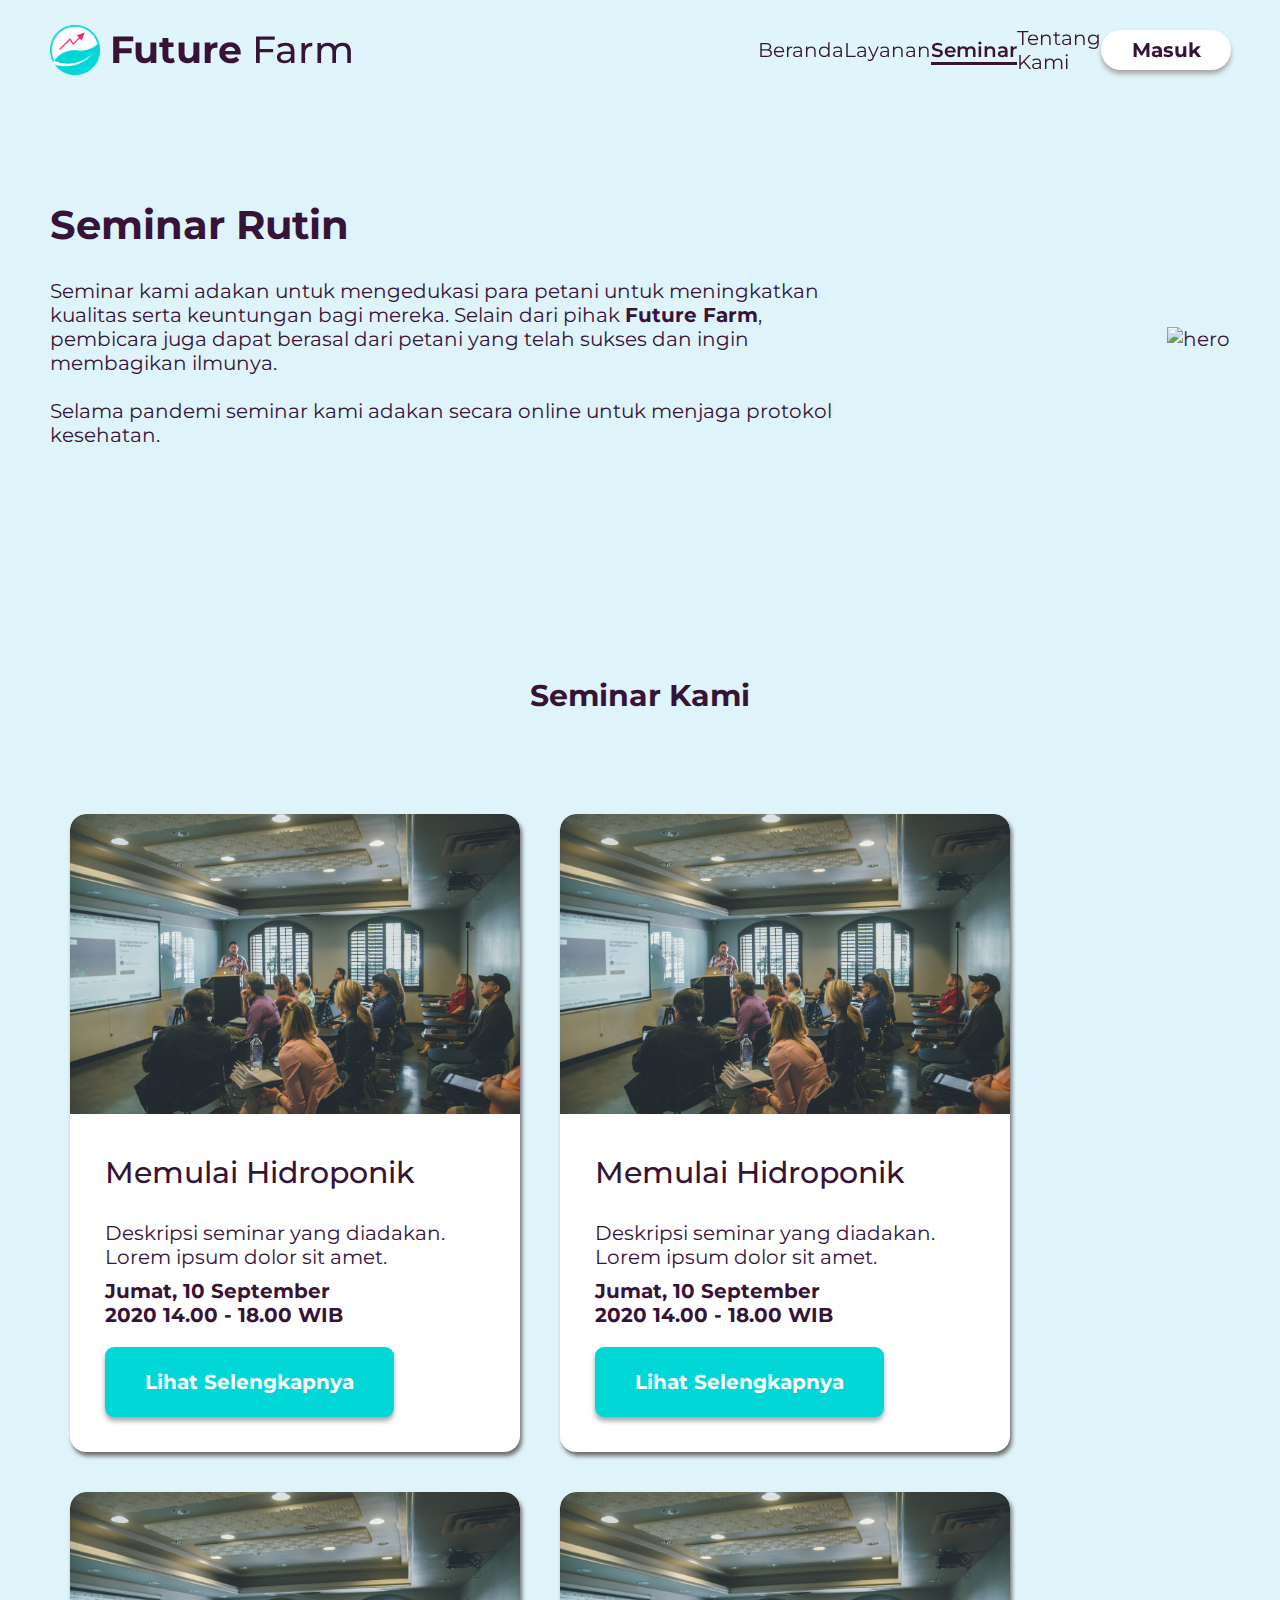
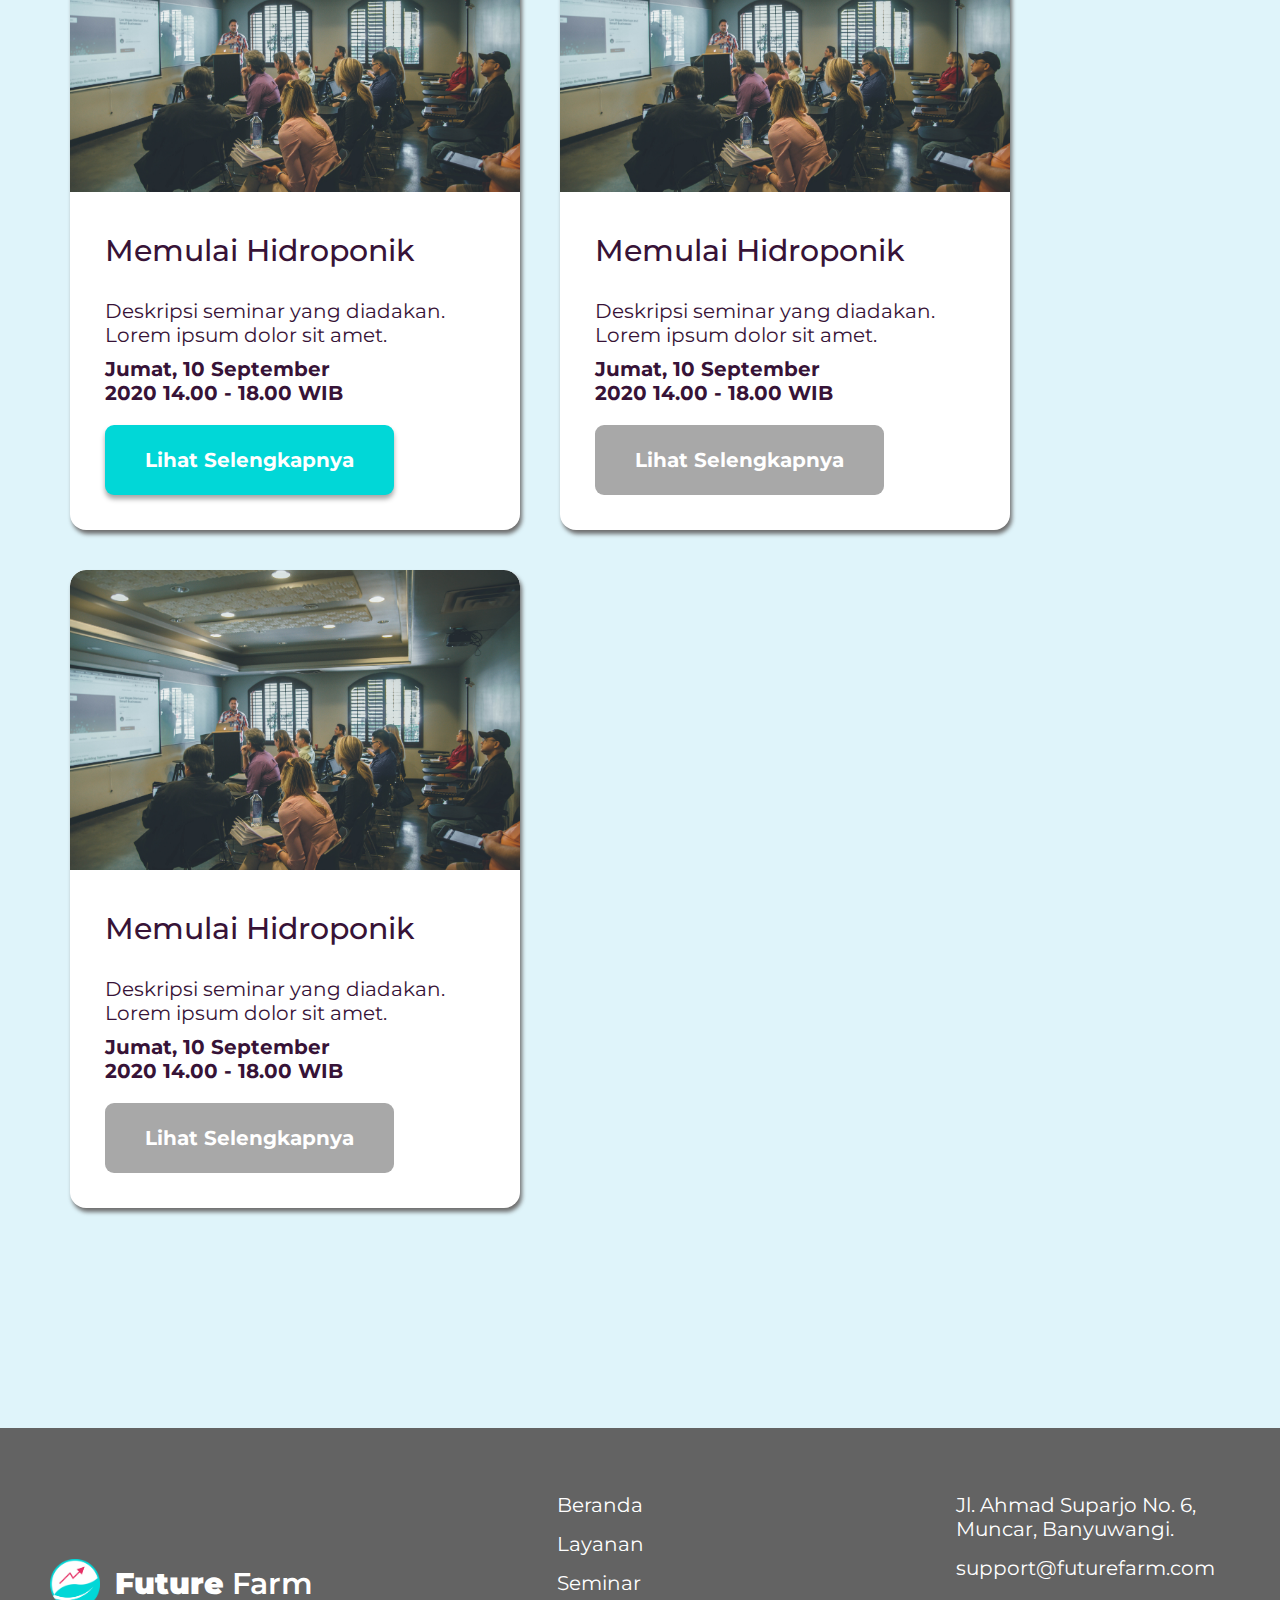
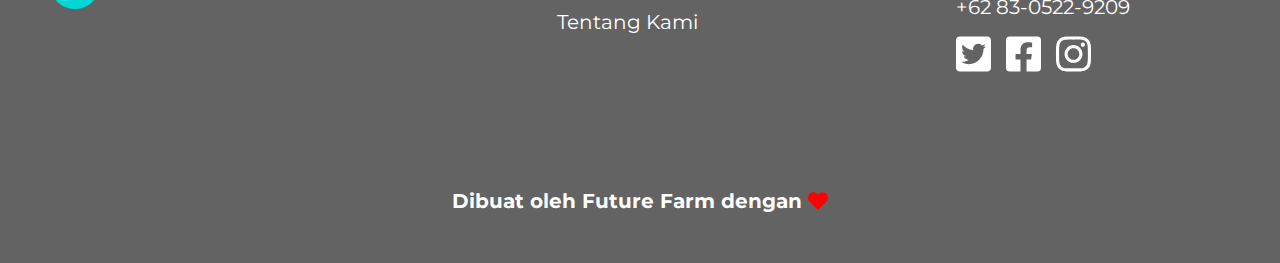
==== seminar.html @ cb60d7c1 "add some stuff" ====
<!DOCTYPE html>
<html lang="en">
<head>
    <meta charset="UTF-8">
    <meta name="viewport" content="width=device-width, initial-scale=1.0">
    <link href="https://fonts.googleapis.com/css2?family=Montserrat:ital,wght@0,100;0,200;0,300;0,400;0,500;0,600;0,700;1,100;1,300;1,400;1,500&display=swap" rel="stylesheet">
    <link rel="stylesheet" href="style/font-awesome/all.min.css">
    <link rel="stylesheet" href="style/style.css">
    <title>Future Farm | Seminar</title>
</head>
<body>
    <nav class="navbar flex justify-content-space-between align-items-center">
        <div class="nav-brand flex align-items-center">
            <img class="brand-logo" src="img/logo/logo.png" alt="ff-logo">
            <span class="brand-text"><strong>Future</strong> Farm</span>
        </div>
        <ul class="nav-links flex justify-content-space-between align-items-center">
            <li><a href="index.html">Beranda</a></li>
            <li><a href="layanan.html">Layanan</a></li>
            <li><a class="active" href="seminar.html">Seminar</a></li>
            <li><a href="tentang-kami.html">Tentang Kami</a></li>
            <li><a class="btn btn-round bg-white text-base" href="#">Masuk</a></li>
        </ul>
    </nav>
    <section id="hero" class="section flex flex-wrap justify-content-space-between align-items-center" style="margin-bottom: 200px;">
        <div class="description">
            <h1 class="text-base">Seminar Rutin</h1>
            <p class="text-base" style="margin-top: 30px; margin-bottom: 30px;">Seminar kami adakan untuk mengedukasi para petani untuk meningkatkan kualitas serta keuntungan bagi mereka. Selain dari pihak <strong>Future Farm</strong>, pembicara juga dapat berasal dari petani yang telah sukses dan ingin membagikan ilmunya. <br><br>Selama pandemi seminar kami adakan secara online untuk menjaga protokol kesehatan.</p>
        </div>
        <div class="hero-picture">
            <img src="img/seminar.png" alt="hero">
        </div>

        <div class="divider"></div>

        <h3 class="text-base text-center" style="width: 100%; font-size: 30px;padding: 50px; padding-top: 200px; margin-bottom: 30px;">Seminar Kami</h3>

        <div class="flex flex-wrap align-items-left" style="margin: auto;">
            <div class="card flex-direction-column align-items-left align-content-space-between" style="width: 450px; margin: 20px;">
                <div class="card-cap">
                    <img src="img/seminar-cover.jpg" alt="cover-seminar" style="max-width: 100%;">
                </div>
                <div class="card-body">
                    <div class="card-title text-base">Memulai Hidroponik</div>
                    <p class="card-text">Deskripsi seminar yang diadakan. Lorem ipsum dolor sit amet.</p>
                    <p class="card-event"><strong>Jumat, 10 September 2020 14.00 - 18.00 WIB</strong></p>
                    <a href="detail-seminar.html" class="btn btn-large bg-primary text-white">Lihat Selengkapnya</a>
                </div>
            </div>
            <div class="card flex-direction-column align-items-left" style="width: 450px; margin: 20px;">
                <div class="card-cap">
                    <img src="img/seminar-cover.jpg" alt="cover-seminar" style="max-width: 100%;">
                </div>
                <div class="card-body">
                    <div class="card-title text-base">Memulai Hidroponik</div>
                    <p class="card-text">Deskripsi seminar yang diadakan. Lorem ipsum dolor sit amet.</p>
                    <p class="card-event"><strong>Jumat, 10 September 2020 14.00 - 18.00 WIB</strong></p>
                    <a href="detail-seminar.html" class="btn btn-large bg-primary text-white">Lihat Selengkapnya</a>
                </div>
            </div>
            <div class="card flex-direction-column align-items-left" style="width: 450px; margin: 20px;">
                <div class="card-cap">
                    <img src="img/seminar-cover.jpg" alt="cover-seminar" style="max-width: 100%;">
                </div>
                <div class="card-body">
                    <div class="card-title text-base">Memulai Hidroponik</div>
                    <p class="card-text">Deskripsi seminar yang diadakan. Lorem ipsum dolor sit amet.</p>
                    <p class="card-event"><strong>Jumat, 10 September 2020 14.00 - 18.00 WIB</strong></p>
                    <a href="detail-seminar.html" class="btn btn-large bg-primary text-white">Lihat Selengkapnya</a>
                </div>
            </div>
            <div class="card flex-direction-column align-items-left" style="width: 450px; margin: 20px;">
                <div class="card-cap">
                    <img src="img/seminar-cover.jpg" alt="cover-seminar" style="max-width: 100%;">
                </div>
                <div class="card-body">
                    <div class="card-title text-base">Memulai Hidroponik</div>
                    <p class="card-text">Deskripsi seminar yang diadakan. Lorem ipsum dolor sit amet.</p>
                    <p class="card-event"><strong>Jumat, 10 September 2020 14.00 - 18.00 WIB</strong></p>
                    <a href="detail-seminar.html" class="btn btn-large bg-primary text-white disabled">Lihat Selengkapnya</a>
                </div>
            </div>
            <div class="card flex-direction-column align-items-left" style="width: 450px; margin: 20px;">
                <div class="card-cap">
                    <img src="img/seminar-cover.jpg" alt="cover-seminar" style="max-width: 100%;">
                </div>
                <div class="card-body">
                    <div class="card-title text-base">Memulai Hidroponik</div>
                    <p class="card-text">Deskripsi seminar yang diadakan. Lorem ipsum dolor sit amet.</p>
                    <p class="card-event"><strong>Jumat, 10 September 2020 14.00 - 18.00 WIB</strong></p>
                    <a href="detail-seminar.html" class="btn btn-large bg-primary text-white disabled">Lihat Selengkapnya</a>
                </div>
            </div>
        </div>
    </section>
    <footer class="flex flex-wrap align-self-flex-start justify-content-space-between">
        <div class="footer-logo flex align-items-center text-white">
            <img class="footer-brand-logo" src="img/logo/logo.png" alt="ff-logo">
            <span class="footer-brand-text"><strong>Future</strong> Farm</span>
        </div>
        <ul>
            <li><a class="text-white" href="#">Beranda</a></li>
            <li><a class="text-white" href="#">Layanan</a></li>
            <li><a class="text-white" href="#">Seminar</a></li>
            <li><a class="text-white" href="#">Tentang Kami</a></li>
        </ul>
        <ul class="text-white">
            <li>Jl. Ahmad Suparjo No. 6, <br> Muncar, Banyuwangi.</li>
            <li>support@futurefarm.com</li>
            <li>+62 83-0522-9209</li>
            <li>
                <span class="fab fa-twitter-square fa-2x" style="margin-right: 10px;"></span>
                <span class="fab fa-facebook-square fa-2x" style="margin-right: 10px;"></span>
                <span class="fab fa-instagram fa-2x"></span>
            </li>
        </ul>
        <div class="text-center text-white" style="width: 100%; padding-top: 100px;">
            <strong>Dibuat oleh Future Farm dengan <span class="fa fa-heart" style="color: red;"></span></strong>
        </div>
    </footer>
    <script src="style/font-awesome/all.min.js"></script>
    <script src="style/style.js"></script>
</body>
</html>
---- style/style.css ----
* {
    margin: 0;
    padding: 0;
}

body {
    background-color: #DFF4FA;
    font-family: 'Montserrat', sans-serif;
    font-size: 20px;
    color: #371337;
}

a {
    text-decoration: none;
}

/* component colors start*/
.text-base {
    color: #371337;
}

.text-primary {
    color: #01D7D7;
}

.text-danger {
    color: #E62E64;
}

.text-warning {
    color: #FFC564;
}

.text-white {
    color: white;
}

.bg-base {
    color: #371337;
}

.bg-white {
    background-color: white;
}

.bg-primary {
    background-color: #01D7D7;
}

.bg-warning {
    background-color: #FFC564;
}

.bg-danger {
    background-color: #E62E64;
}

.bg-form {
    background-color: #E0E0E0;
}
/* End text colors */

.flex {
    display: flex;
}

.flex-wrap {
    flex-wrap: wrap;
}

.justify-content-center {
    justify-content: center;
}

.justify-content-space-between {
    justify-content: space-between;
}

.justify-content-space-around {
    justify-content: space-around;
}

.justify-content-space-evenly {
    justify-content: space-evenly;
}

.align-items-center {
    align-items: center;
}

.align-self-flex-start {
    align-self: flex-start;
}

.align-content-center {
    align-content: center;
}

.align-content-space-around {
    align-content: space-around;
}

.align-content-space-between {
    align-content: space-between;
}

.flex-direction-column {
    flex-direction: column;
}

.flex-direction-row {
    flex-direction: row;
}

.text-center {
    text-align: center;
}

.text-left {
    text-align: left;
}

.text-right {
    text-align: right;
}

.divider {
    width: 100%;
}

.divider-line {
    width: 100%;
    height: 1px;
    margin: 30px 0px 30px 0px;
    background-color: grey;
}

.btn {
    display: flex;
    width: 130px;
    height: 40px;
    font-weight: 700;
    justify-content: center;
    align-items: center;
    box-shadow: 0px 4px 5px 0px rgb(168, 168, 168);
    border-radius: 9px;
    transition: .3s ease;
}

.btn:hover {
    transform: translateY(-5px);
    box-shadow: 0px 7px 10px 0px rgb(168, 168, 168);
}

.btn.disabled {
    box-shadow: none;
    background-color: rgb(168, 168, 168);
}

.btn.disabled:hover {
    transform: none;
    box-shadow: none;
}

.btn-round {
    border-radius: 25px;
    box-sizing: border-box;
}

.btn-large {
    width: max-content;
    height: 70px;
    padding: 0px 40px 0px 40px;
}

.btn-form {
    width: 650px;
    height: 78px;
}

.navbar {
    background-color: #dff4fae5;
    padding-left: 50px;
    padding-right: 50px;
    height: 100px;
    position: sticky;
    left: 0;
    right: 0;
    top: 0;
    backdrop-filter: blur(15px);
    -webkit-backdrop-filter: blur(15px);
}

.navbar.shadow {
    box-shadow: 1px 0px 4px 0px rgb(110, 110, 110);
}

.navbar .brand-logo {
    max-width: 50px;
    margin-right: 10px;
}

.navbar .brand-text {
    color: #371337;
    font-size: 38px;
    font-weight: 500;
}

.navbar ul {
    width: 40%;
    list-style: none;
}

.navbar ul a {
    color: #371337;
}

.navbar ul a:hover {
    border-bottom: 1px solid #371337;
}

.navbar ul a.btn:hover{
    border: none;
}

.navbar ul a.active {
    font-weight: 600;
    border-bottom: 3px solid #371337;
}

.section {
    margin-top: 100px;
    padding-left: 50px;
    padding-right: 50px;
}

.description {
    max-width: 800px;
}

.hero-picture img{
    max-width: 700px;
}

.feature-items {
    width: 600px;
    margin: 15px;
    margin-bottom: 80px;
}

.feature-icon {
    width: 80px;
    height: 80px;
    border-radius: 50%;
    margin-bottom: 25px;
}

.feature-title {
    font-weight: 600;
}

.card {
    display: flex;
    background-color: white;
    width: 350px;
    padding: 0px;
    overflow: hidden;
    border-radius: 16px;
    box-shadow: 2px 4px 4px 0px rgb(110, 110, 110);
    box-sizing: border-box;
}

.card .card-cap {
    border-radius: 16px 16px 0px 0px;
    margin: 0px;
    overflow: hidden;
}

.card-body {
    padding: 35px;
}

.card .card-title {
    font-size: 30px;
    font-weight: 500;
    padding-bottom: 30px;
}

.card .card-content {
    font-size: 28px;

}

.card .card-text {
    margin-bottom: 10px;
}

.card .card-event {
    display: block;
    max-width: 250px;
    margin-bottom: 20px;
}

footer {
    background-color: rgb(99, 99, 99);
    padding: 50px;
}

footer .footer-brand-logo {
    max-width: 50px;
    margin-right: 15px;
}

footer .footer-brand-text {
    font-size: 30px;
    font-weight: 600;
}

footer ul {
    list-style-type: none;
}

footer ul li {
    margin: 15px;
}

.form {
    height: 750px;
    width: 650px;
    border-radius: 20px;
    margin-bottom: 150px;
}

.label-form {
    font-size: 15px;
    font-weight: 600;
    padding-bottom: 10px;
}

.form-box {
    width: 580px;
    height: 78px;
    margin-bottom: 30px;
    border: none;
    border-radius: 10px;
}

.text-form {
    font-size: 25px;
    font-weight: 200;
    padding-left: 30px;
    padding-right: 30px;
}

.seminar-cover {
    margin-right: 30px;
}

.seminar-description {
    width: 100%;
    padding: 30px;
    border-radius: 16px;
}

.seminar-description div {
    margin-bottom: 50px;
}

.seminar-description div p {
    margin: 20px 0px 20px 0px;
}

.seminar-description div ol {
    margin-left: 30px;
}

.seminar-description div ol li {
    margin: 10px 0px 10px 0px;
}

/* Modal */
.modal {
    position: fixed;
    background-color: rgba(0, 0, 0, 0.507);
}

.modal .open {
    top: 0;
    left: 0;
    bottom: 0;
    right: 0;
}
/* End Modal */
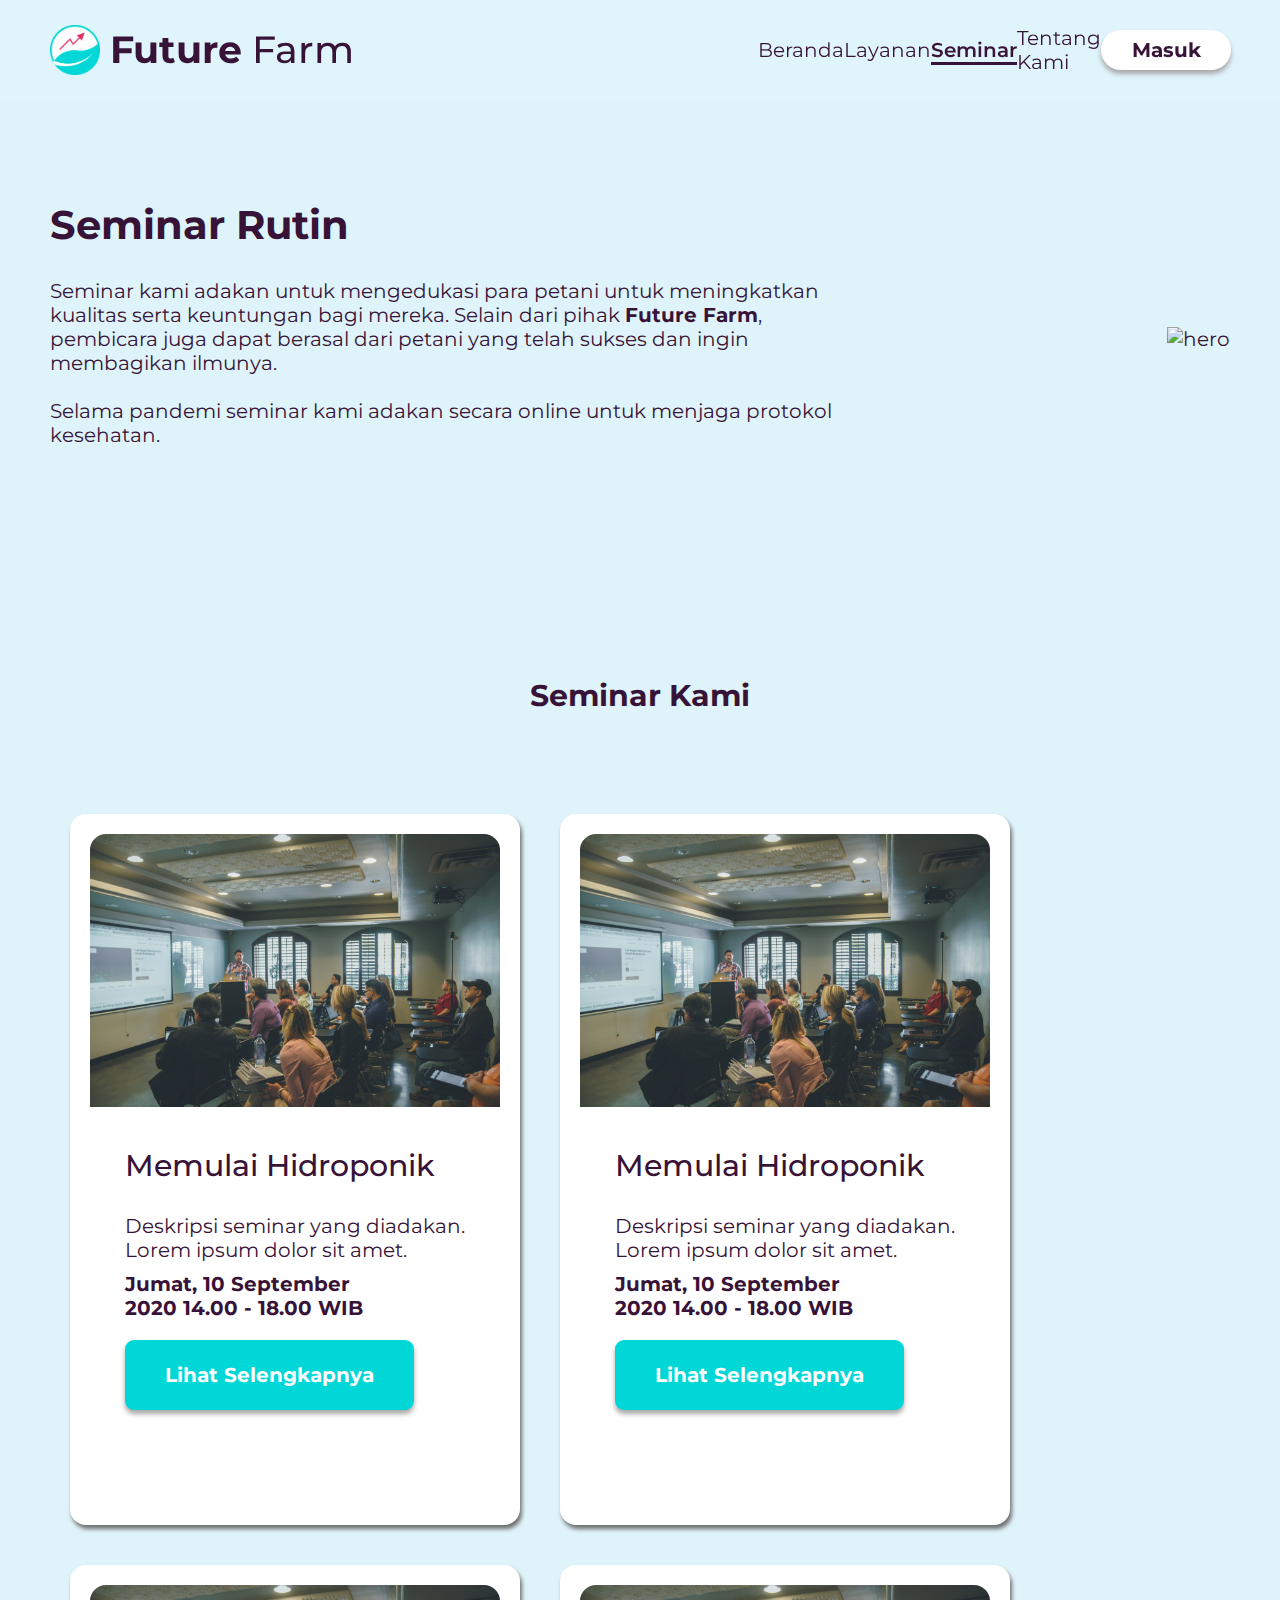
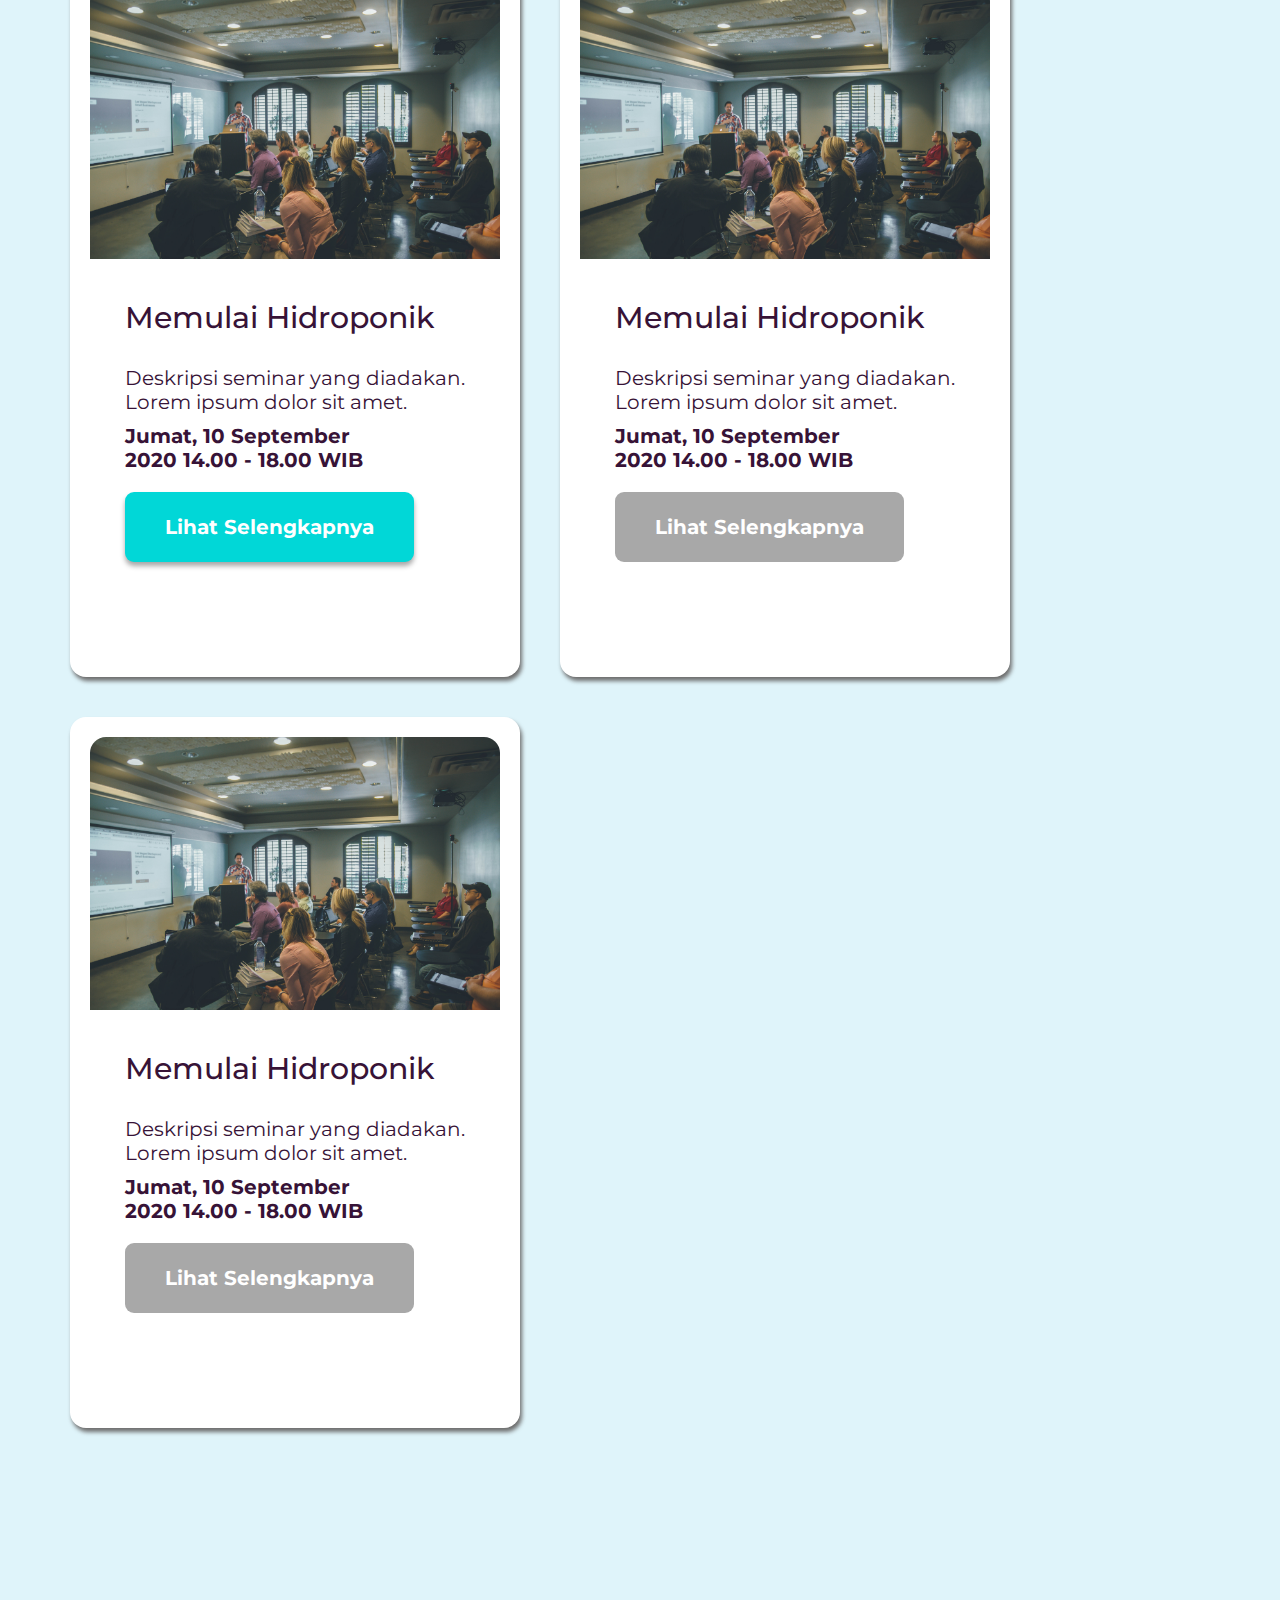
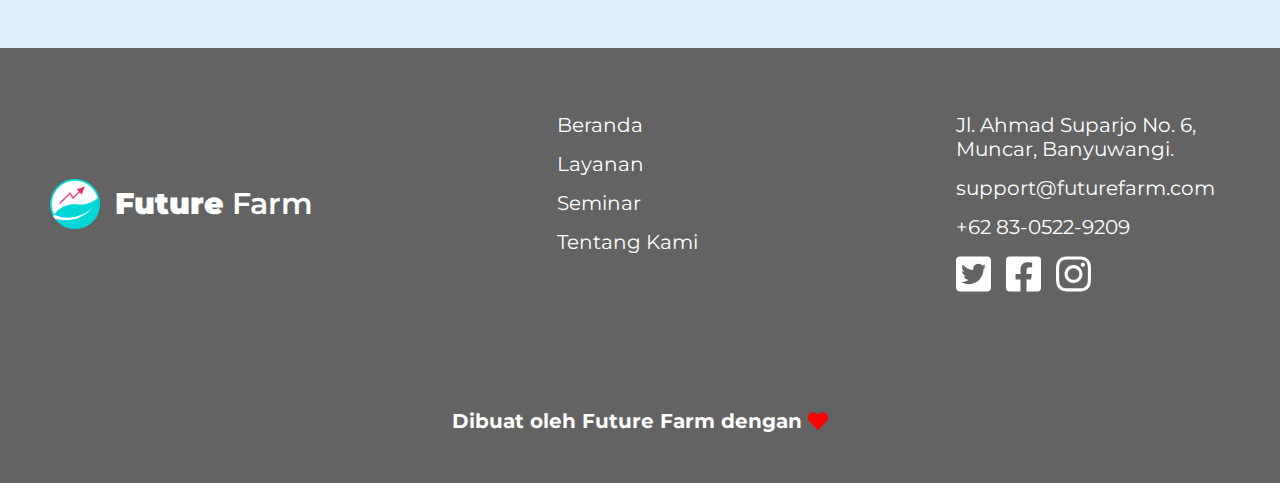
==== commit 7a4d3eeb: "Merge branch 'master' of https://github.com/handikacatur/Pweb-Kelompok1" ====
--- a/seminar.html
+++ b/seminar.html
@@ -19,7 +19,7 @@
             <li><a href="layanan.html">Layanan</a></li>
             <li><a class="active" href="seminar.html">Seminar</a></li>
             <li><a href="tentang-kami.html">Tentang Kami</a></li>
-            <li><a class="btn btn-round bg-white text-base" href="#">Masuk</a></li>
+            <li><a class="btn btn-round bg-white text-base" href="sign-in.html">Masuk</a></li>
         </ul>
     </nav>
     <section id="hero" class="section flex flex-wrap justify-content-space-between align-items-center" style="margin-bottom: 200px;">
@@ -99,9 +99,9 @@
             <span class="footer-brand-text"><strong>Future</strong> Farm</span>
         </div>
         <ul>
-            <li><a class="text-white" href="#">Beranda</a></li>
-            <li><a class="text-white" href="#">Layanan</a></li>
-            <li><a class="text-white" href="#">Seminar</a></li>
+            <li><a class="text-white" href="index.html">Beranda</a></li>
+            <li><a class="text-white" href="layanan.html">Layanan</a></li>
+            <li><a class="text-white" href="seminar.html">Seminar</a></li>
             <li><a class="text-white" href="#">Tentang Kami</a></li>
         </ul>
         <ul class="text-white">
--- a/style/style.css
+++ b/style/style.css
@@ -262,9 +262,10 @@
 .card {
     display: flex;
     background-color: white;
-    width: 350px;
-    padding: 0px;
-    overflow: hidden;
+    /* width: 350px; */
+    margin: 50px;
+    padding: 20px;
+    padding-bottom: 80px;
     border-radius: 16px;
     box-shadow: 2px 4px 4px 0px rgb(110, 110, 110);
     box-sizing: border-box;
@@ -324,28 +325,33 @@
     margin: 15px;
 }
 
-.form {
-    height: 750px;
-    width: 650px;
-    border-radius: 20px;
-    margin-bottom: 150px;
-}
-
-.label-form {
+.card .label-form {
+    /* position: absolute; */
     font-size: 15px;
     font-weight: 600;
     padding-bottom: 10px;
 }
 
-.form-box {
+.card .form-box {
+    /* position: absolute; */
     width: 580px;
     height: 78px;
     margin-bottom: 30px;
     border: none;
     border-radius: 10px;
-}
-
-.text-form {
+    outline-style: none;
+}
+
+.card .form-box:hover{
+    background-color: rgb(190, 190, 190);
+}
+
+
+#link-hover:hover{
+    color: #371337;
+}
+.card .text-form {
+    /* position: absolute; */
     font-size: 25px;
     font-weight: 200;
     padding-left: 30px;
